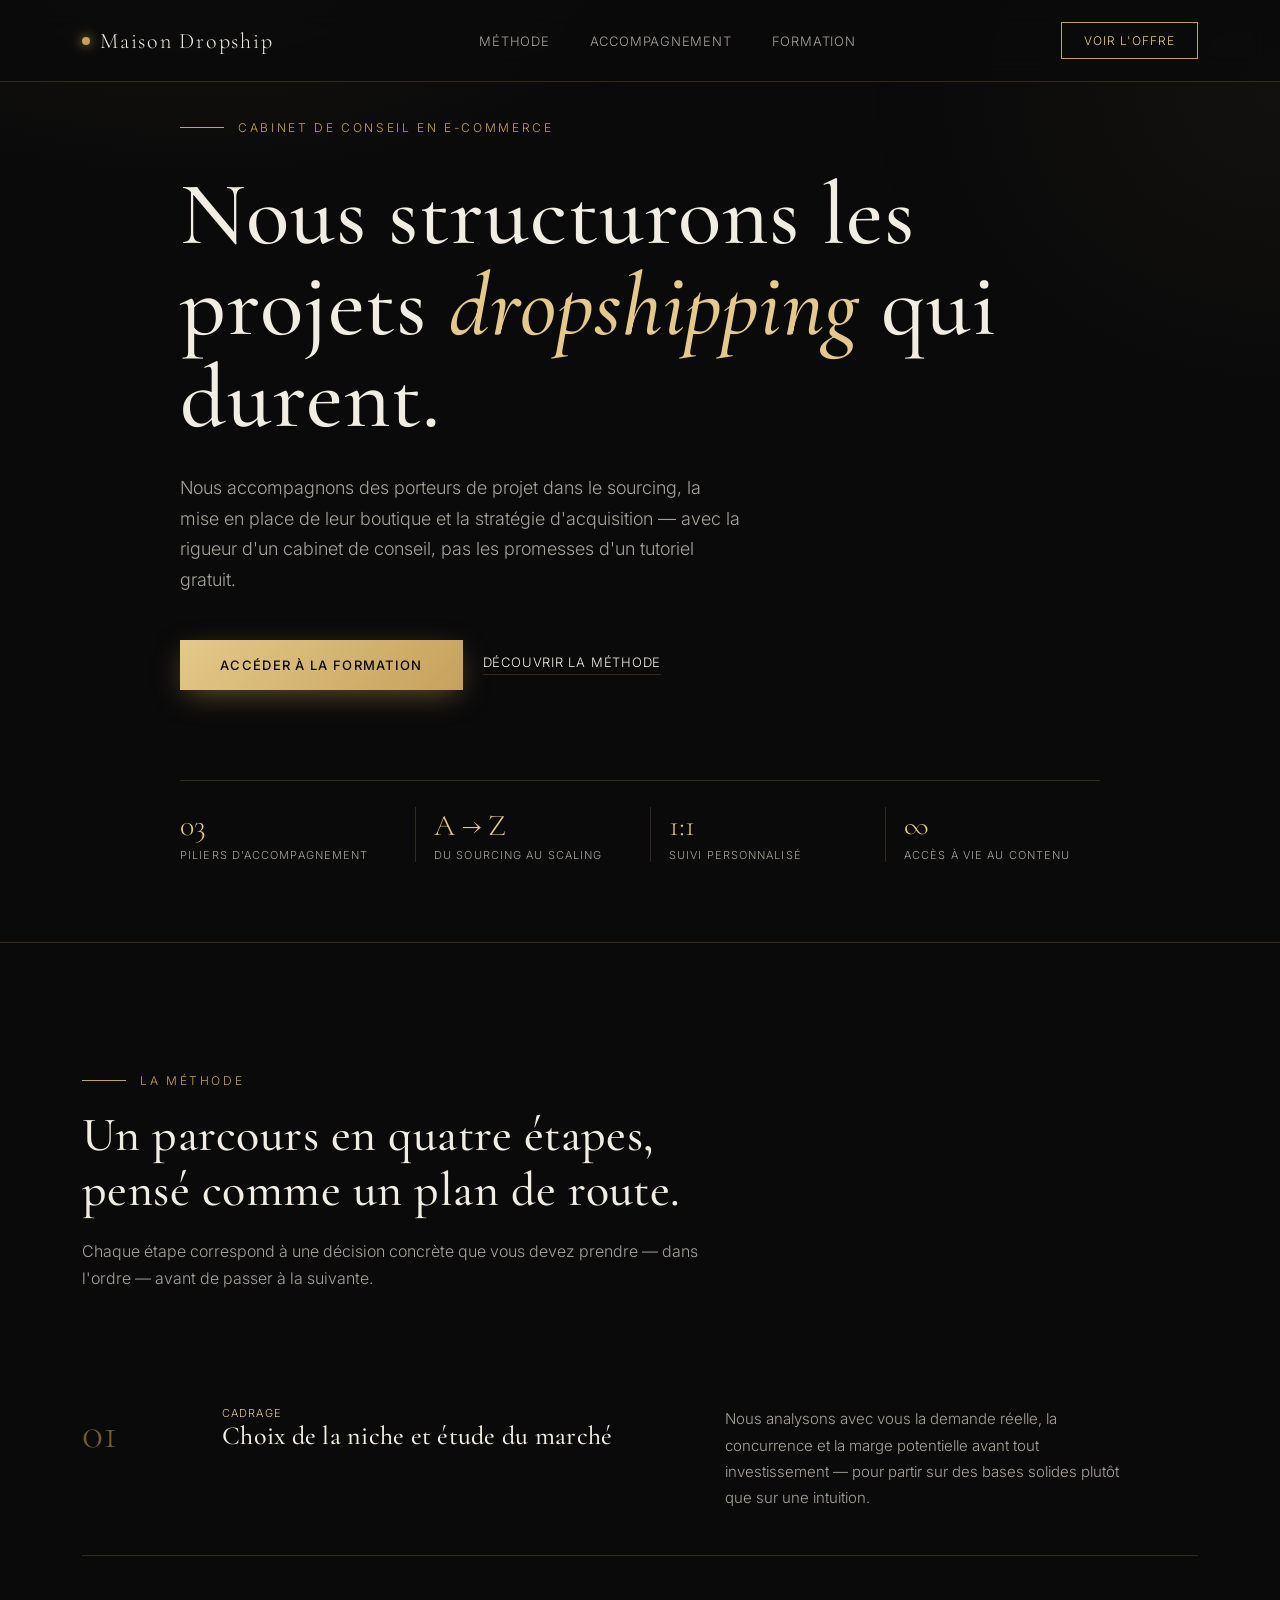
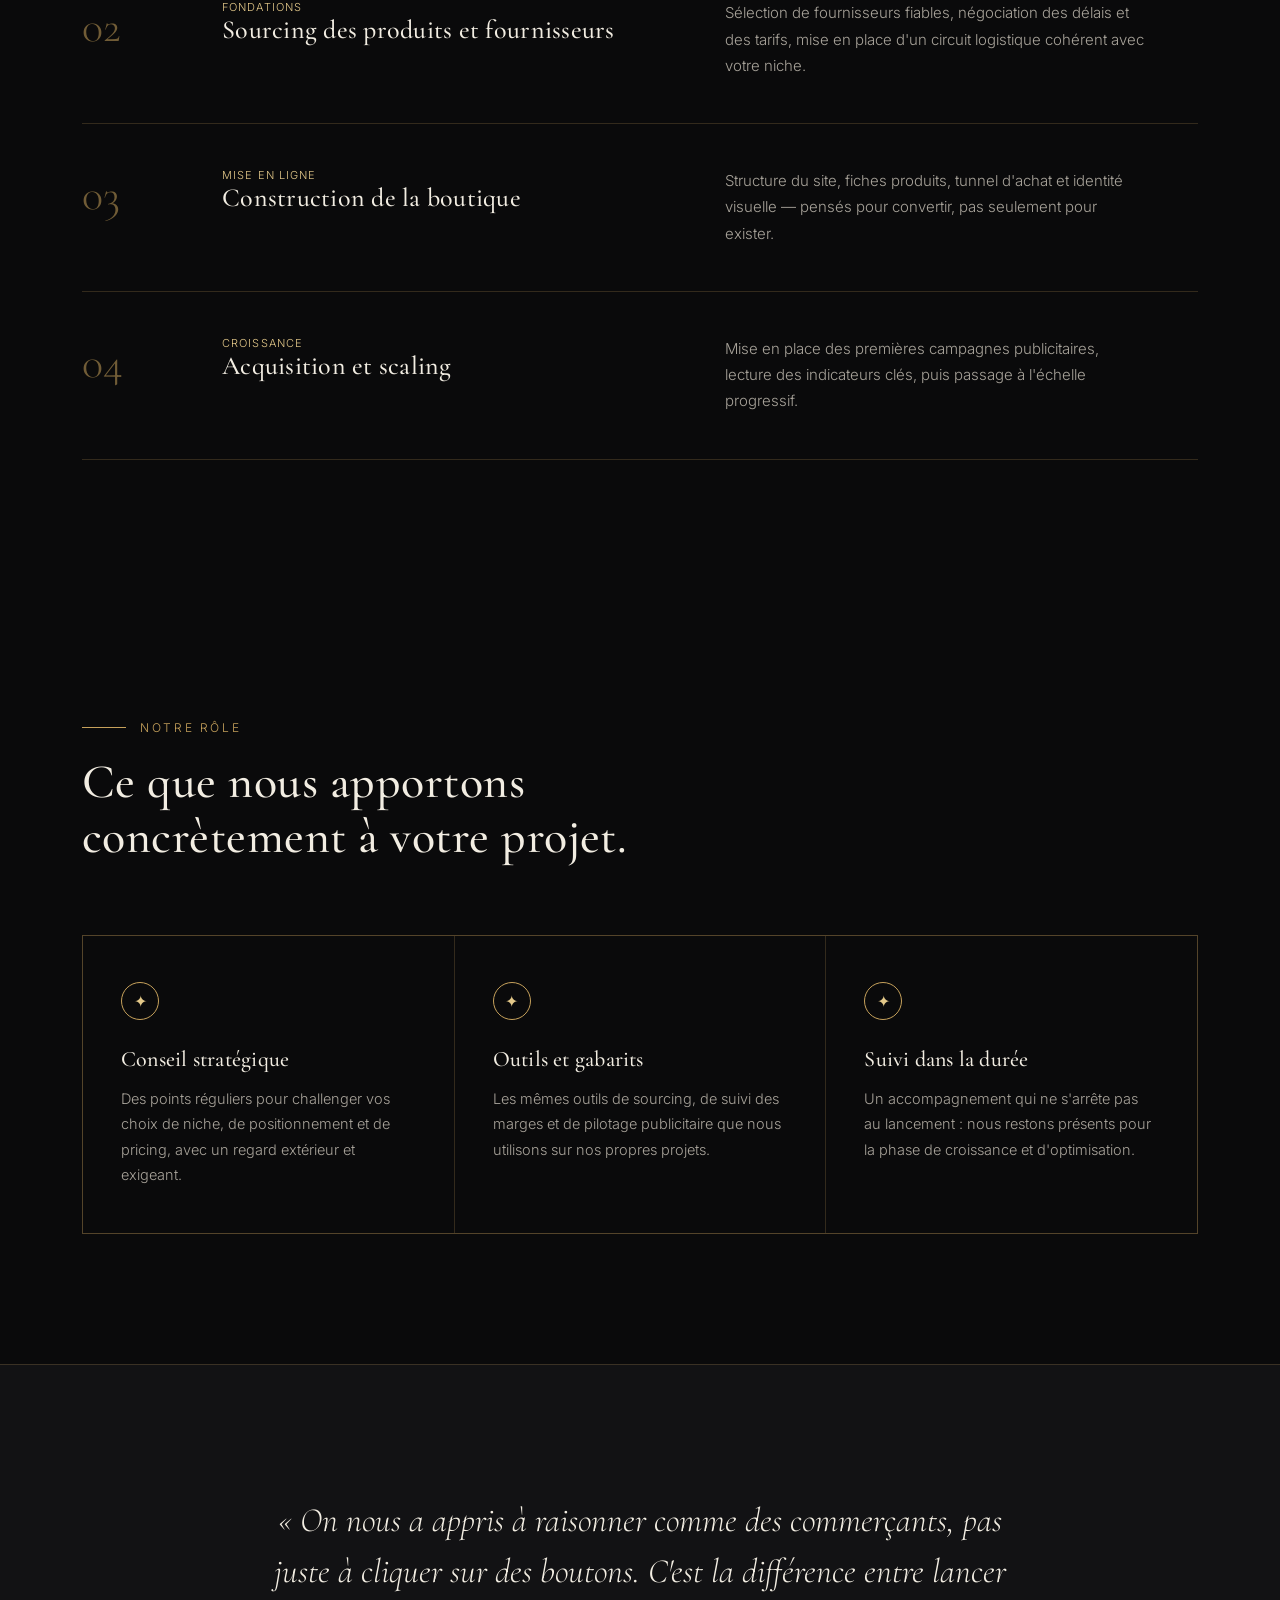
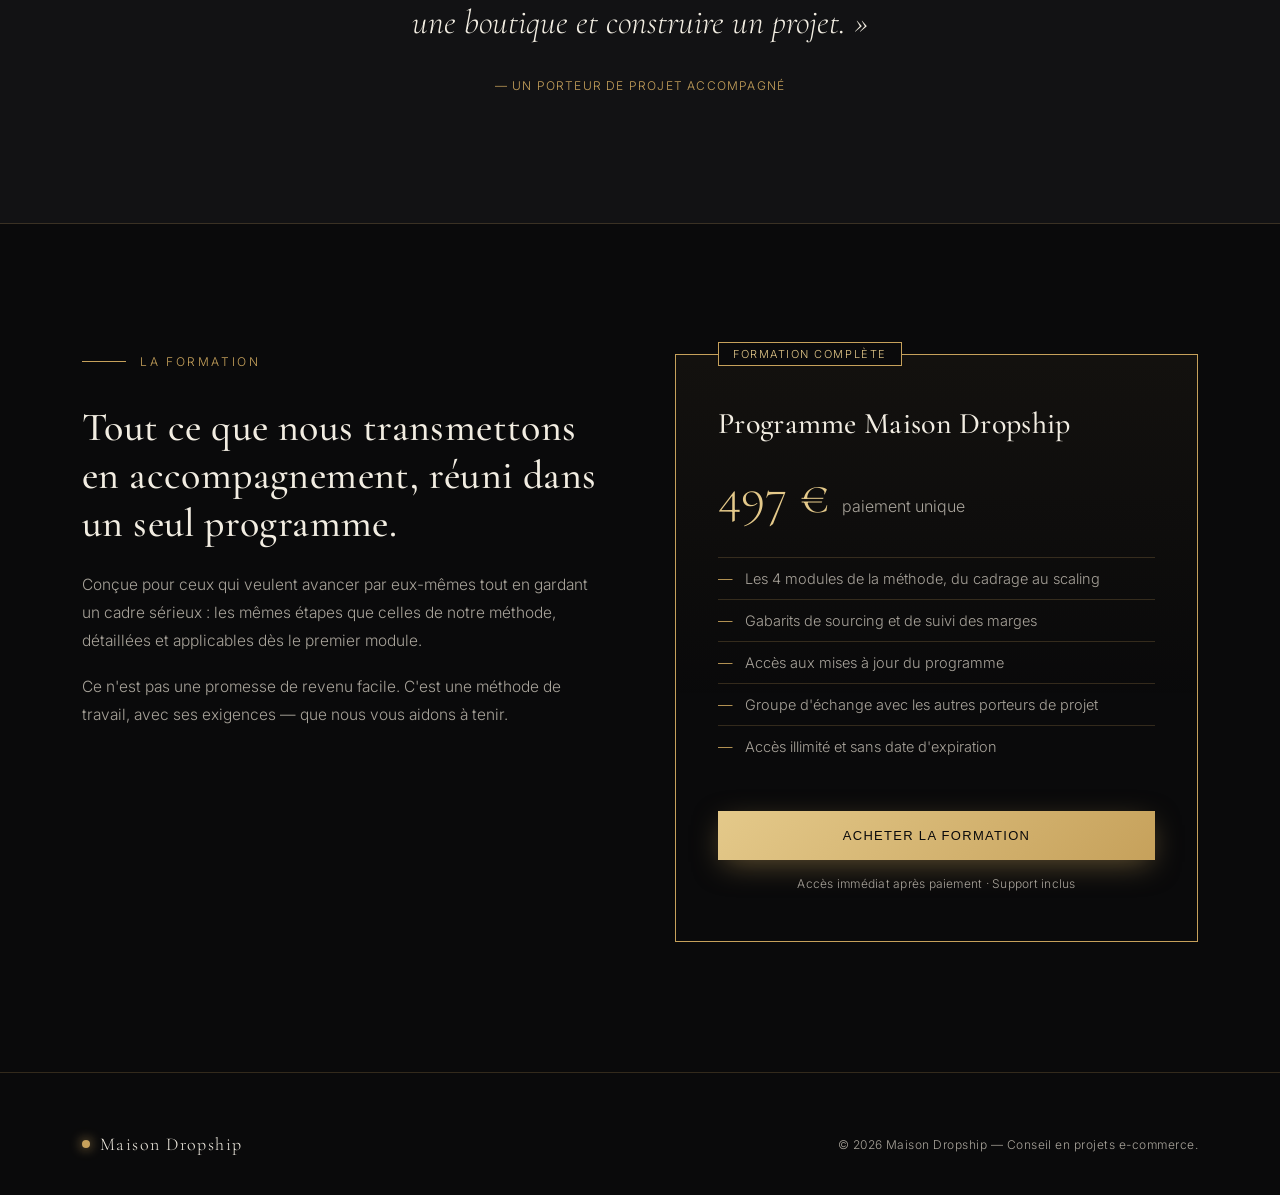
==== index.html @ e6f8a1e7 "Deploy Maison Dropship landing page" ====
<!DOCTYPE html>
<html lang="fr">
<head>
<meta charset="UTF-8">
<meta name="viewport" content="width=device-width, initial-scale=1.0">
<title>Maison Dropship — Cabinet de conseil en e-commerce</title>
<meta name="description" content="Structurez vos projets dropshipping avec la rigueur d'un cabinet de conseil. Sourcing, stratégie, scaling — accompagnement 1:1 et formation complète.">
<meta property="og:title" content="Maison Dropship — Cabinet de conseil en e-commerce">
<meta property="og:description" content="Accompagnement et formation pour lancer des projets dropshipping durables.">
<link rel="preconnect" href="https://fonts.googleapis.com">
<link href="https://fonts.googleapis.com/css2?family=Cormorant+Garamond:ital,wght@0,400;0,500;0,600;1,400&family=Inter:wght@300;400;500;600&display=swap" rel="stylesheet">
<style>
  :root{
    --noir: #0a0a0b;
    --noir-2: #121214;
    --noir-3: #1a1a1d;
    --or: #c6a15b;
    --or-clair: #e4c98a;
    --ivoire: #f2ede2;
    --ivoire-dim: #a8a39a;
    --ligne: rgba(198,161,91,0.22);
  }
  *{margin:0;padding:0;box-sizing:border-box;}
  html{scroll-behavior:smooth;}
  body{
    background:var(--noir);
    color:var(--ivoire);
    font-family:'Inter',sans-serif;
    font-weight:300;
    overflow-x:hidden;
  }
  h1,h2,h3,.display{
    font-family:'Cormorant Garamond', serif;
    font-weight:500;
    letter-spacing:0.01em;
  }
  a{color:inherit;text-decoration:none;}
  .wrap{max-width:1180px;margin:0 auto;padding:0 32px;}

  /* texture de fond */
  body::before{
    content:"";
    position:fixed;inset:0;
    background:
      radial-gradient(ellipse 900px 500px at 15% -10%, rgba(198,161,91,0.08), transparent 60%),
      radial-gradient(ellipse 700px 600px at 100% 10%, rgba(198,161,91,0.05), transparent 60%);
    pointer-events:none;
    z-index:0;
  }

  /* NAV */
  header{
    position:fixed;top:0;left:0;right:0;
    z-index:100;
    background:rgba(10,10,11,0.75);
    backdrop-filter:blur(14px);
    border-bottom:1px solid var(--ligne);
  }
  nav{
    display:flex;align-items:center;justify-content:space-between;
    padding:22px 32px;
    max-width:1180px;margin:0 auto;
  }
  .logo{
    font-family:'Cormorant Garamond', serif;
    font-size:22px;letter-spacing:0.08em;
    display:flex;align-items:center;gap:10px;
  }
  .logo .mark{
    width:8px;height:8px;border-radius:50%;
    background:var(--or);
    box-shadow:0 0 12px var(--or);
  }
  .nav-links{display:flex;gap:40px;font-size:13px;letter-spacing:0.06em;text-transform:uppercase;color:var(--ivoire-dim);}
  .nav-links a{transition:color .3s;}
  .nav-links a:hover{color:var(--or-clair);}
  .nav-cta{
    border:1px solid var(--or);
    color:var(--or-clair);
    padding:10px 22px;
    font-size:12px;
    letter-spacing:0.08em;
    text-transform:uppercase;
    transition:all .3s;
  }
  .nav-cta:hover{background:var(--or);color:var(--noir);}
  @media(max-width:860px){.nav-links{display:none;}}

  /* HERO */
  .hero{
    position:relative;
    min-height:100vh;
    display:flex;flex-direction:column;justify-content:center;
    padding-top:120px;padding-bottom:80px;
    z-index:1;
  }
  .eyebrow{
    display:flex;align-items:center;gap:14px;
    font-size:12px;letter-spacing:0.22em;text-transform:uppercase;
    color:var(--or);margin-bottom:34px;
    opacity:0;animation:rise 1s ease forwards;
  }
  .eyebrow .rule{width:44px;height:1px;background:var(--or);}
  .hero h1{
    font-size:clamp(42px,7vw,96px);
    line-height:1.02;
    max-width:920px;
    color:var(--ivoire);
    opacity:0;animation:rise 1s ease .15s forwards;
  }
  .hero h1 em{
    font-style:italic;
    color:var(--or-clair);
  }
  .hero p.lead{
    margin-top:30px;
    max-width:560px;
    font-size:18px;
    line-height:1.7;
    color:var(--ivoire-dim);
    opacity:0;animation:rise 1s ease .3s forwards;
  }
  .hero-actions{
    margin-top:44px;
    display:flex;gap:20px;flex-wrap:wrap;align-items:center;
    opacity:0;animation:rise 1s ease .45s forwards;
  }
  .btn-primary{
    background:linear-gradient(135deg,var(--or-clair),var(--or));
    color:var(--noir);
    padding:17px 40px;
    font-size:13px;letter-spacing:0.1em;text-transform:uppercase;
    font-weight:500;
    border:none;cursor:pointer;
    box-shadow:0 8px 30px -6px rgba(198,161,91,0.5);
    transition:transform .35s, box-shadow .35s;
  }
  .btn-primary:hover{transform:translateY(-2px);box-shadow:0 14px 40px -6px rgba(198,161,91,0.65);}
  .btn-ghost{
    color:var(--ivoire);
    font-size:13px;letter-spacing:0.06em;text-transform:uppercase;
    border-bottom:1px solid var(--ligne);
    padding-bottom:4px;
    transition:border-color .3s,color .3s;
  }
  .btn-ghost:hover{border-color:var(--or);color:var(--or-clair);}

  @keyframes rise{from{opacity:0;transform:translateY(18px);}to{opacity:1;transform:translateY(0);}}

  /* ligne de cargaison - signature element */
  .manifest{
    margin-top:90px;
    border-top:1px solid var(--ligne);
    padding-top:26px;
    display:grid;
    grid-template-columns:repeat(4,1fr);
    gap:20px;
    opacity:0;animation:rise 1s ease .6s forwards;
  }
  .manifest .col{border-left:1px solid var(--ligne);padding-left:18px;}
  .manifest .col:first-child{border-left:none;padding-left:0;}
  .manifest .num{font-family:'Cormorant Garamond',serif;font-size:30px;color:var(--or-clair);}
  .manifest .label{font-size:11px;letter-spacing:0.1em;text-transform:uppercase;color:var(--ivoire-dim);margin-top:4px;}
  @media(max-width:760px){.manifest{grid-template-columns:1fr 1fr;}}

  /* SECTION générique */
  section{position:relative;z-index:1;padding:130px 0;}
  .section-head{max-width:640px;margin-bottom:70px;}
  .section-head .eyebrow{margin-bottom:20px;}
  .section-head h2{font-size:clamp(30px,4vw,48px);line-height:1.15;color:var(--ivoire);}
  .section-head p{margin-top:20px;color:var(--ivoire-dim);font-size:16px;line-height:1.7;}

  /* PROCESSUS — vraie séquence, numérotation justifiée */
  .route{
    border-top:1px solid var(--ligne);
  }
  .step{
    display:grid;
    grid-template-columns:110px 1fr 1fr;
    gap:30px;
    padding:44px 0;
    border-bottom:1px solid var(--ligne);
    align-items:start;
  }
  .step .stepnum{
    font-family:'Cormorant Garamond',serif;
    font-size:44px;
    color:var(--or);
    opacity:0.55;
  }
  .step h3{font-size:26px;color:var(--ivoire);margin-bottom:12px;}
  .step p{color:var(--ivoire-dim);font-size:15px;line-height:1.75;max-width:420px;}
  .step .tag{font-size:11px;letter-spacing:0.1em;text-transform:uppercase;color:var(--or-clair);}
  @media(max-width:760px){.step{grid-template-columns:60px 1fr;}.step .stepnum{font-size:30px;}.step > div:last-child{grid-column:2;}}

  /* PILIERS */
  .piliers{
    display:grid;grid-template-columns:repeat(3,1fr);gap:1px;
    background:var(--ligne);
    border:1px solid var(--ligne);
  }
  .pilier{
    background:var(--noir);
    padding:46px 38px;
  }
  .pilier .icon{
    width:38px;height:38px;
    border:1px solid var(--or);
    border-radius:50%;
    display:flex;align-items:center;justify-content:center;
    color:var(--or-clair);font-size:16px;
    margin-bottom:26px;
  }
  .pilier h3{font-size:22px;color:var(--ivoire);margin-bottom:14px;}
  .pilier p{color:var(--ivoire-dim);font-size:14.5px;line-height:1.75;}
  @media(max-width:860px){.piliers{grid-template-columns:1fr;}}

  /* TEMOIGNAGE */
  .temoignage{
    background:var(--noir-2);
    border-top:1px solid var(--ligne);
    border-bottom:1px solid var(--ligne);
  }
  .quote{
    max-width:780px;margin:0 auto;text-align:center;
  }
  .quote p{
    font-family:'Cormorant Garamond',serif;
    font-style:italic;
    font-size:clamp(24px,3vw,34px);
    line-height:1.5;
    color:var(--ivoire);
  }
  .quote .who{
    margin-top:30px;
    font-size:12px;letter-spacing:0.1em;text-transform:uppercase;color:var(--or);
  }

  /* OFFRE / ACHAT */
  .offre{
    display:grid;grid-template-columns:1fr 1fr;gap:70px;align-items:start;
  }
  .offre-card{
    border:1px solid var(--or);
    padding:50px 42px;
    position:relative;
    background:linear-gradient(180deg, rgba(198,161,91,0.05), transparent 60%);
  }
  .offre-card .badge{
    position:absolute;top:-13px;left:42px;
    background:var(--noir);
    padding:4px 14px;
    font-size:11px;letter-spacing:0.14em;text-transform:uppercase;color:var(--or-clair);
    border:1px solid var(--or);
  }
  .offre-card h3{font-size:30px;color:var(--ivoire);margin-bottom:8px;}
  .offre-card .prix{
    font-family:'Cormorant Garamond',serif;
    font-size:52px;color:var(--or-clair);
    margin:22px 0 6px;
  }
  .offre-card .prix span{font-size:16px;color:var(--ivoire-dim);font-family:'Inter',sans-serif;}
  .offre-card ul{margin:30px 0;list-style:none;}
  .offre-card li{
    padding:12px 0;
    border-top:1px solid var(--ligne);
    font-size:14.5px;color:var(--ivoire-dim);
    display:flex;gap:12px;
  }
  .offre-card li:before{content:"—";color:var(--or);}
  .offre-card .btn-primary{width:100%;text-align:center;margin-top:14px;}
  .offre-note{font-size:12px;color:var(--ivoire-dim);text-align:center;margin-top:16px;letter-spacing:0.02em;}

  .offre-side h2{font-size:clamp(28px,3.6vw,40px);color:var(--ivoire);line-height:1.2;margin-bottom:24px;}
  .offre-side p{color:var(--ivoire-dim);font-size:15.5px;line-height:1.8;margin-bottom:18px;}
  @media(max-width:900px){.offre{grid-template-columns:1fr;}}

  /* FOOTER */
  footer{
    border-top:1px solid var(--ligne);
    padding:60px 0 40px;
    z-index:1;position:relative;
  }
  .foot-row{display:flex;justify-content:space-between;align-items:center;flex-wrap:wrap;gap:20px;}
  footer .logo{font-size:18px;}
  footer .copy{font-size:12px;color:var(--ivoire-dim);letter-spacing:0.04em;}

  /* focus visible */
  a:focus-visible, button:focus-visible{outline:2px solid var(--or-clair);outline-offset:3px;}

  @media (prefers-reduced-motion: reduce){
    *{animation-duration:0.01ms !important;transition-duration:0.01ms !important;}
  }
</style>
</head>
<body>

<header>
  <nav>
    <div class="logo"><span class="mark"></span>Maison&nbsp;Dropship</div>
    <div class="nav-links">
      <a href="#methode">Méthode</a>
      <a href="#piliers">Accompagnement</a>
      <a href="#formation">Formation</a>
    </div>
    <a href="#formation" class="nav-cta">Voir l'offre</a>
  </nav>
</header>

<section class="hero">
  <div class="wrap">
    <div class="eyebrow"><span class="rule"></span>Cabinet de conseil en e-commerce</div>
    <h1>Nous structurons les projets <em>dropshipping</em> qui durent.</h1>
    <p class="lead">Nous accompagnons des porteurs de projet dans le sourcing, la mise en place de leur boutique et la stratégie d'acquisition — avec la rigueur d'un cabinet de conseil, pas les promesses d'un tutoriel gratuit.</p>
    <div class="hero-actions">
      <a href="#formation" class="btn-primary">Accéder à la formation</a>
      <a href="#methode" class="btn-ghost">Découvrir la méthode</a>
    </div>

    <div class="manifest">
      <div class="col">
        <div class="num">03</div>
        <div class="label">Piliers d'accompagnement</div>
      </div>
      <div class="col">
        <div class="num">A → Z</div>
        <div class="label">Du sourcing au scaling</div>
      </div>
      <div class="col">
        <div class="num">1:1</div>
        <div class="label">Suivi personnalisé</div>
      </div>
      <div class="col">
        <div class="num">∞</div>
        <div class="label">Accès à vie au contenu</div>
      </div>
    </div>
  </div>
</section>

<section id="methode" class="route">
  <div class="wrap">
    <div class="section-head">
      <div class="eyebrow"><span class="rule"></span>La méthode</div>
      <h2>Un parcours en quatre étapes, pensé comme un plan de route.</h2>
      <p>Chaque étape correspond à une décision concrète que vous devez prendre — dans l'ordre — avant de passer à la suivante.</p>
    </div>

    <div class="step">
      <div class="stepnum">01</div>
      <div>
        <div class="tag">Cadrage</div>
        <h3>Choix de la niche et étude du marché</h3>
      </div>
      <p>Nous analysons avec vous la demande réelle, la concurrence et la marge potentielle avant tout investissement — pour partir sur des bases solides plutôt que sur une intuition.</p>
    </div>

    <div class="step">
      <div class="stepnum">02</div>
      <div>
        <div class="tag">Fondations</div>
        <h3>Sourcing des produits et fournisseurs</h3>
      </div>
      <p>Sélection de fournisseurs fiables, négociation des délais et des tarifs, mise en place d'un circuit logistique cohérent avec votre niche.</p>
    </div>

    <div class="step">
      <div class="stepnum">03</div>
      <div>
        <div class="tag">Mise en ligne</div>
        <h3>Construction de la boutique</h3>
      </div>
      <p>Structure du site, fiches produits, tunnel d'achat et identité visuelle — pensés pour convertir, pas seulement pour exister.</p>
    </div>

    <div class="step">
      <div class="stepnum">04</div>
      <div>
        <div class="tag">Croissance</div>
        <h3>Acquisition et scaling</h3>
      </div>
      <p>Mise en place des premières campagnes publicitaires, lecture des indicateurs clés, puis passage à l'échelle progressif.</p>
    </div>
  </div>
</section>

<section id="piliers">
  <div class="wrap">
    <div class="section-head">
      <div class="eyebrow"><span class="rule"></span>Notre rôle</div>
      <h2>Ce que nous apportons concrètement à votre projet.</h2>
    </div>
  </div>
  <div class="wrap">
    <div class="piliers">
      <div class="pilier">
        <div class="icon">✦</div>
        <h3>Conseil stratégique</h3>
        <p>Des points réguliers pour challenger vos choix de niche, de positionnement et de pricing, avec un regard extérieur et exigeant.</p>
      </div>
      <div class="pilier">
        <div class="icon">✦</div>
        <h3>Outils et gabarits</h3>
        <p>Les mêmes outils de sourcing, de suivi des marges et de pilotage publicitaire que nous utilisons sur nos propres projets.</p>
      </div>
      <div class="pilier">
        <div class="icon">✦</div>
        <h3>Suivi dans la durée</h3>
        <p>Un accompagnement qui ne s'arrête pas au lancement : nous restons présents pour la phase de croissance et d'optimisation.</p>
      </div>
    </div>
  </div>
</section>

<section class="temoignage">
  <div class="wrap">
    <div class="quote">
      <p>« On nous a appris à raisonner comme des commerçants, pas juste à cliquer sur des boutons. C'est la différence entre lancer une boutique et construire un projet. »</p>
      <div class="who">— Un porteur de projet accompagné</div>
    </div>
  </div>
</section>

<section id="formation">
  <div class="wrap">
    <div class="offre">
      <div class="offre-side">
        <div class="eyebrow"><span class="rule"></span>La formation</div>
        <h2>Tout ce que nous transmettons en accompagnement, réuni dans un seul programme.</h2>
        <p>Conçue pour ceux qui veulent avancer par eux-mêmes tout en gardant un cadre sérieux : les mêmes étapes que celles de notre méthode, détaillées et applicables dès le premier module.</p>
        <p>Ce n'est pas une promesse de revenu facile. C'est une méthode de travail, avec ses exigences — que nous vous aidons à tenir.</p>
      </div>

      <div class="offre-card">
        <div class="badge">Formation complète</div>
        <h3>Programme Maison Dropship</h3>
        <div class="prix">497&nbsp;€ <span>paiement unique</span></div>
        <ul>
          <li>Les 4 modules de la méthode, du cadrage au scaling</li>
          <li>Gabarits de sourcing et de suivi des marges</li>
          <li>Accès aux mises à jour du programme</li>
          <li>Groupe d'échange avec les autres porteurs de projet</li>
          <li>Accès illimité et sans date d'expiration</li>
        </ul>
        <button class="btn-primary" onclick="alert('Redirection vers le paiement — à connecter à votre solution de paiement.')">Acheter la formation</button>
        <div class="offre-note">Accès immédiat après paiement · Support inclus</div>
      </div>
    </div>
  </div>
</section>

<footer>
  <div class="wrap foot-row">
    <div class="logo"><span class="mark"></span>Maison&nbsp;Dropship</div>
    <div class="copy">© 2026 Maison Dropship — Conseil en projets e-commerce.</div>
  </div>
</footer>

</body>
</html>
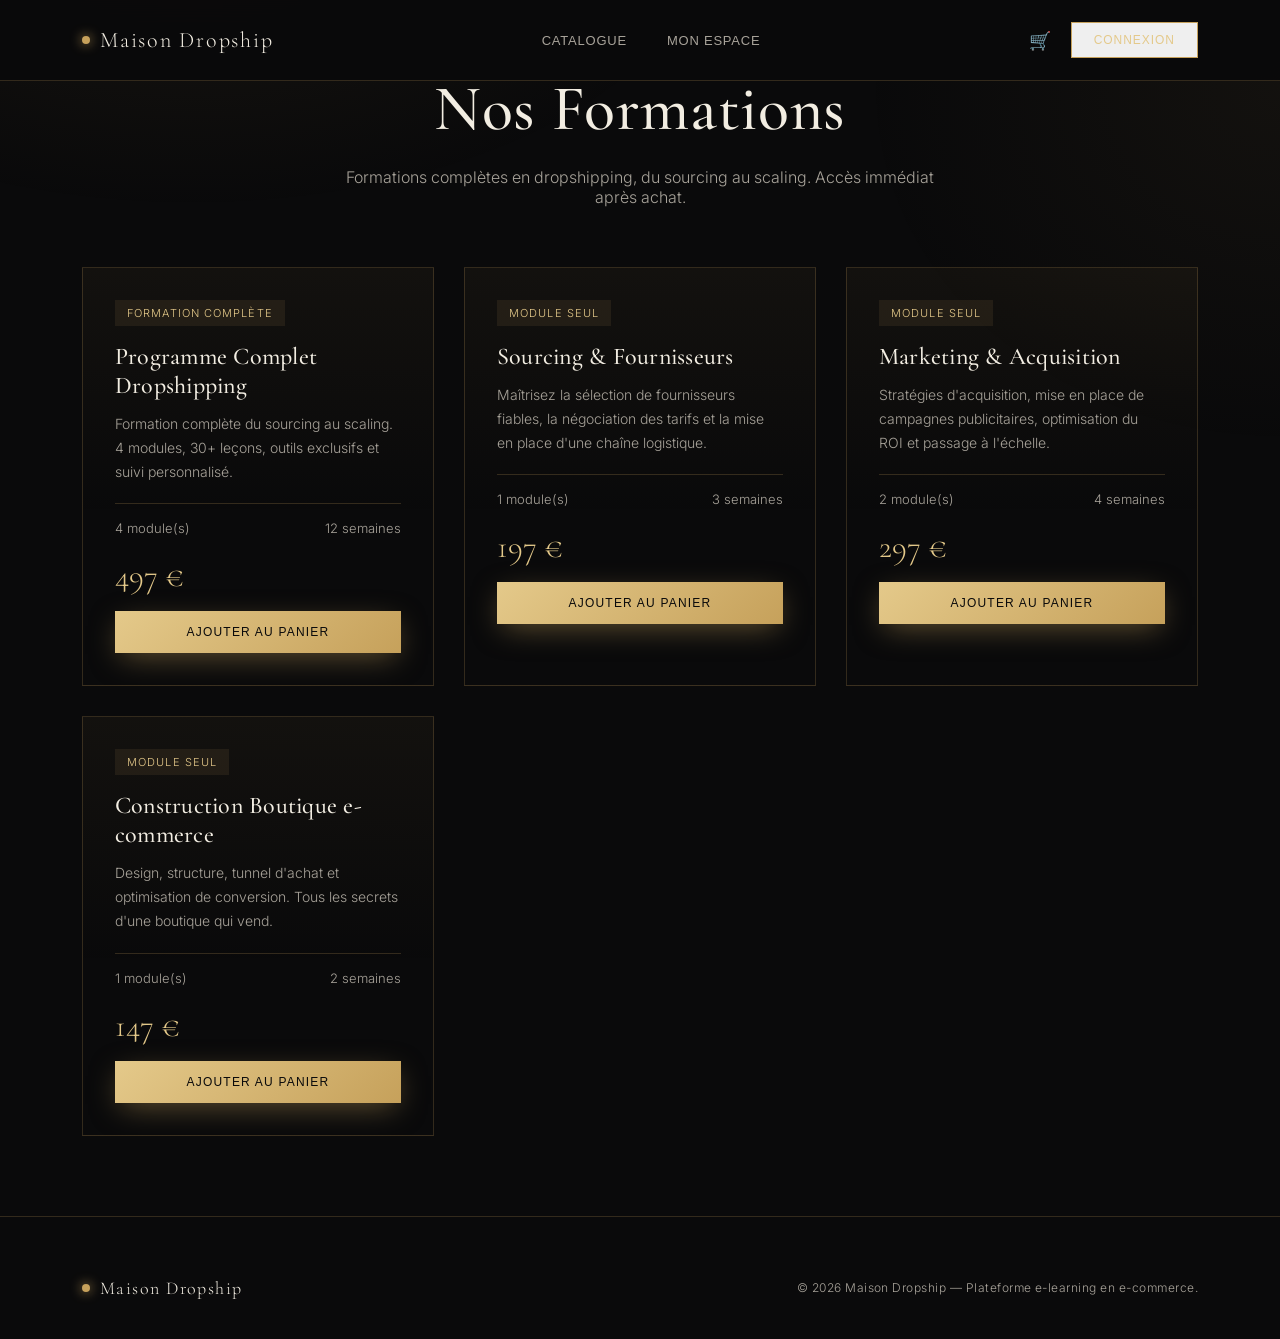
==== commit 9cd19c37: "Rename ecommerce to index as default page for PWA" ====
--- a/index.html
+++ b/index.html
@@ -3,14 +3,15 @@
 <head>
 <meta charset="UTF-8">
 <meta name="viewport" content="width=device-width, initial-scale=1.0">
-<title>Maison Dropship — Cabinet de conseil en e-commerce</title>
-<meta name="description" content="Structurez vos projets dropshipping avec la rigueur d'un cabinet de conseil. Sourcing, stratégie, scaling — accompagnement 1:1 et formation complète.">
-<meta property="og:title" content="Maison Dropship — Cabinet de conseil en e-commerce">
-<meta property="og:description" content="Accompagnement et formation pour lancer des projets dropshipping durables.">
+<meta name="theme-color" content="#c6a15b">
+<meta name="description" content="Plateforme e-commerce de formations en dropshipping. Accès immédiat aux cours, outils et accompagnement.">
+<link rel="manifest" href="/manifest.json">
+<link rel="icon" type="image/svg+xml" href="data:image/svg+xml,<svg xmlns='http://www.w3.org/2000/svg' viewBox='0 0 192 192'><rect fill='%230a0a0b' width='192' height='192'/><circle cx='96' cy='96' r='80' fill='%23c6a15b'/><text x='96' y='110' font-size='60' font-weight='bold' fill='%230a0a0b' text-anchor='middle' font-family='serif'>MD</text></svg>">
+<title>Maison Dropship — Plateforme E-learning</title>
 <link rel="preconnect" href="https://fonts.googleapis.com">
 <link href="https://fonts.googleapis.com/css2?family=Cormorant+Garamond:ital,wght@0,400;0,500;0,600;1,400&family=Inter:wght@300;400;500;600&display=swap" rel="stylesheet">
 <style>
-  :root{
+  :root {
     --noir: #0a0a0b;
     --noir-2: #121214;
     --noir-3: #1a1a1d;
@@ -20,276 +21,651 @@
     --ivoire-dim: #a8a39a;
     --ligne: rgba(198,161,91,0.22);
   }
-  *{margin:0;padding:0;box-sizing:border-box;}
-  html{scroll-behavior:smooth;}
-  body{
-    background:var(--noir);
-    color:var(--ivoire);
-    font-family:'Inter',sans-serif;
-    font-weight:300;
-    overflow-x:hidden;
-  }
-  h1,h2,h3,.display{
-    font-family:'Cormorant Garamond', serif;
-    font-weight:500;
-    letter-spacing:0.01em;
-  }
-  a{color:inherit;text-decoration:none;}
-  .wrap{max-width:1180px;margin:0 auto;padding:0 32px;}
-
-  /* texture de fond */
-  body::before{
-    content:"";
-    position:fixed;inset:0;
+
+  * {
+    margin: 0;
+    padding: 0;
+    box-sizing: border-box;
+  }
+
+  html {
+    scroll-behavior: smooth;
+  }
+
+  body {
+    background: var(--noir);
+    color: var(--ivoire);
+    font-family: 'Inter', sans-serif;
+    font-weight: 300;
+    overflow-x: hidden;
+  }
+
+  h1, h2, h3, .display {
+    font-family: 'Cormorant Garamond', serif;
+    font-weight: 500;
+    letter-spacing: 0.01em;
+  }
+
+  a {
+    color: inherit;
+    text-decoration: none;
+  }
+
+  .wrap {
+    max-width: 1180px;
+    margin: 0 auto;
+    padding: 0 32px;
+  }
+
+  body::before {
+    content: "";
+    position: fixed;
+    inset: 0;
     background:
       radial-gradient(ellipse 900px 500px at 15% -10%, rgba(198,161,91,0.08), transparent 60%),
       radial-gradient(ellipse 700px 600px at 100% 10%, rgba(198,161,91,0.05), transparent 60%);
-    pointer-events:none;
-    z-index:0;
-  }
-
-  /* NAV */
-  header{
-    position:fixed;top:0;left:0;right:0;
-    z-index:100;
-    background:rgba(10,10,11,0.75);
-    backdrop-filter:blur(14px);
-    border-bottom:1px solid var(--ligne);
-  }
-  nav{
-    display:flex;align-items:center;justify-content:space-between;
-    padding:22px 32px;
-    max-width:1180px;margin:0 auto;
-  }
-  .logo{
-    font-family:'Cormorant Garamond', serif;
-    font-size:22px;letter-spacing:0.08em;
-    display:flex;align-items:center;gap:10px;
-  }
-  .logo .mark{
-    width:8px;height:8px;border-radius:50%;
-    background:var(--or);
-    box-shadow:0 0 12px var(--or);
-  }
-  .nav-links{display:flex;gap:40px;font-size:13px;letter-spacing:0.06em;text-transform:uppercase;color:var(--ivoire-dim);}
-  .nav-links a{transition:color .3s;}
-  .nav-links a:hover{color:var(--or-clair);}
-  .nav-cta{
-    border:1px solid var(--or);
-    color:var(--or-clair);
-    padding:10px 22px;
-    font-size:12px;
-    letter-spacing:0.08em;
-    text-transform:uppercase;
-    transition:all .3s;
-  }
-  .nav-cta:hover{background:var(--or);color:var(--noir);}
-  @media(max-width:860px){.nav-links{display:none;}}
-
-  /* HERO */
-  .hero{
-    position:relative;
-    min-height:100vh;
-    display:flex;flex-direction:column;justify-content:center;
-    padding-top:120px;padding-bottom:80px;
-    z-index:1;
-  }
-  .eyebrow{
-    display:flex;align-items:center;gap:14px;
-    font-size:12px;letter-spacing:0.22em;text-transform:uppercase;
-    color:var(--or);margin-bottom:34px;
-    opacity:0;animation:rise 1s ease forwards;
-  }
-  .eyebrow .rule{width:44px;height:1px;background:var(--or);}
-  .hero h1{
-    font-size:clamp(42px,7vw,96px);
-    line-height:1.02;
-    max-width:920px;
-    color:var(--ivoire);
-    opacity:0;animation:rise 1s ease .15s forwards;
-  }
-  .hero h1 em{
-    font-style:italic;
-    color:var(--or-clair);
-  }
-  .hero p.lead{
-    margin-top:30px;
-    max-width:560px;
-    font-size:18px;
-    line-height:1.7;
-    color:var(--ivoire-dim);
-    opacity:0;animation:rise 1s ease .3s forwards;
-  }
-  .hero-actions{
-    margin-top:44px;
-    display:flex;gap:20px;flex-wrap:wrap;align-items:center;
-    opacity:0;animation:rise 1s ease .45s forwards;
-  }
-  .btn-primary{
-    background:linear-gradient(135deg,var(--or-clair),var(--or));
-    color:var(--noir);
-    padding:17px 40px;
-    font-size:13px;letter-spacing:0.1em;text-transform:uppercase;
-    font-weight:500;
-    border:none;cursor:pointer;
-    box-shadow:0 8px 30px -6px rgba(198,161,91,0.5);
-    transition:transform .35s, box-shadow .35s;
-  }
-  .btn-primary:hover{transform:translateY(-2px);box-shadow:0 14px 40px -6px rgba(198,161,91,0.65);}
-  .btn-ghost{
-    color:var(--ivoire);
-    font-size:13px;letter-spacing:0.06em;text-transform:uppercase;
-    border-bottom:1px solid var(--ligne);
-    padding-bottom:4px;
-    transition:border-color .3s,color .3s;
-  }
-  .btn-ghost:hover{border-color:var(--or);color:var(--or-clair);}
-
-  @keyframes rise{from{opacity:0;transform:translateY(18px);}to{opacity:1;transform:translateY(0);}}
-
-  /* ligne de cargaison - signature element */
-  .manifest{
-    margin-top:90px;
-    border-top:1px solid var(--ligne);
-    padding-top:26px;
-    display:grid;
-    grid-template-columns:repeat(4,1fr);
-    gap:20px;
-    opacity:0;animation:rise 1s ease .6s forwards;
-  }
-  .manifest .col{border-left:1px solid var(--ligne);padding-left:18px;}
-  .manifest .col:first-child{border-left:none;padding-left:0;}
-  .manifest .num{font-family:'Cormorant Garamond',serif;font-size:30px;color:var(--or-clair);}
-  .manifest .label{font-size:11px;letter-spacing:0.1em;text-transform:uppercase;color:var(--ivoire-dim);margin-top:4px;}
-  @media(max-width:760px){.manifest{grid-template-columns:1fr 1fr;}}
-
-  /* SECTION générique */
-  section{position:relative;z-index:1;padding:130px 0;}
-  .section-head{max-width:640px;margin-bottom:70px;}
-  .section-head .eyebrow{margin-bottom:20px;}
-  .section-head h2{font-size:clamp(30px,4vw,48px);line-height:1.15;color:var(--ivoire);}
-  .section-head p{margin-top:20px;color:var(--ivoire-dim);font-size:16px;line-height:1.7;}
-
-  /* PROCESSUS — vraie séquence, numérotation justifiée */
-  .route{
-    border-top:1px solid var(--ligne);
-  }
-  .step{
-    display:grid;
-    grid-template-columns:110px 1fr 1fr;
-    gap:30px;
-    padding:44px 0;
-    border-bottom:1px solid var(--ligne);
-    align-items:start;
-  }
-  .step .stepnum{
-    font-family:'Cormorant Garamond',serif;
-    font-size:44px;
-    color:var(--or);
-    opacity:0.55;
-  }
-  .step h3{font-size:26px;color:var(--ivoire);margin-bottom:12px;}
-  .step p{color:var(--ivoire-dim);font-size:15px;line-height:1.75;max-width:420px;}
-  .step .tag{font-size:11px;letter-spacing:0.1em;text-transform:uppercase;color:var(--or-clair);}
-  @media(max-width:760px){.step{grid-template-columns:60px 1fr;}.step .stepnum{font-size:30px;}.step > div:last-child{grid-column:2;}}
-
-  /* PILIERS */
-  .piliers{
-    display:grid;grid-template-columns:repeat(3,1fr);gap:1px;
-    background:var(--ligne);
-    border:1px solid var(--ligne);
-  }
-  .pilier{
-    background:var(--noir);
-    padding:46px 38px;
-  }
-  .pilier .icon{
-    width:38px;height:38px;
-    border:1px solid var(--or);
-    border-radius:50%;
-    display:flex;align-items:center;justify-content:center;
-    color:var(--or-clair);font-size:16px;
-    margin-bottom:26px;
-  }
-  .pilier h3{font-size:22px;color:var(--ivoire);margin-bottom:14px;}
-  .pilier p{color:var(--ivoire-dim);font-size:14.5px;line-height:1.75;}
-  @media(max-width:860px){.piliers{grid-template-columns:1fr;}}
-
-  /* TEMOIGNAGE */
-  .temoignage{
-    background:var(--noir-2);
-    border-top:1px solid var(--ligne);
-    border-bottom:1px solid var(--ligne);
-  }
-  .quote{
-    max-width:780px;margin:0 auto;text-align:center;
-  }
-  .quote p{
-    font-family:'Cormorant Garamond',serif;
-    font-style:italic;
-    font-size:clamp(24px,3vw,34px);
-    line-height:1.5;
-    color:var(--ivoire);
-  }
-  .quote .who{
-    margin-top:30px;
-    font-size:12px;letter-spacing:0.1em;text-transform:uppercase;color:var(--or);
-  }
-
-  /* OFFRE / ACHAT */
-  .offre{
-    display:grid;grid-template-columns:1fr 1fr;gap:70px;align-items:start;
-  }
-  .offre-card{
-    border:1px solid var(--or);
-    padding:50px 42px;
-    position:relative;
-    background:linear-gradient(180deg, rgba(198,161,91,0.05), transparent 60%);
-  }
-  .offre-card .badge{
-    position:absolute;top:-13px;left:42px;
-    background:var(--noir);
-    padding:4px 14px;
-    font-size:11px;letter-spacing:0.14em;text-transform:uppercase;color:var(--or-clair);
-    border:1px solid var(--or);
-  }
-  .offre-card h3{font-size:30px;color:var(--ivoire);margin-bottom:8px;}
-  .offre-card .prix{
-    font-family:'Cormorant Garamond',serif;
-    font-size:52px;color:var(--or-clair);
-    margin:22px 0 6px;
-  }
-  .offre-card .prix span{font-size:16px;color:var(--ivoire-dim);font-family:'Inter',sans-serif;}
-  .offre-card ul{margin:30px 0;list-style:none;}
-  .offre-card li{
-    padding:12px 0;
-    border-top:1px solid var(--ligne);
-    font-size:14.5px;color:var(--ivoire-dim);
-    display:flex;gap:12px;
-  }
-  .offre-card li:before{content:"—";color:var(--or);}
-  .offre-card .btn-primary{width:100%;text-align:center;margin-top:14px;}
-  .offre-note{font-size:12px;color:var(--ivoire-dim);text-align:center;margin-top:16px;letter-spacing:0.02em;}
-
-  .offre-side h2{font-size:clamp(28px,3.6vw,40px);color:var(--ivoire);line-height:1.2;margin-bottom:24px;}
-  .offre-side p{color:var(--ivoire-dim);font-size:15.5px;line-height:1.8;margin-bottom:18px;}
-  @media(max-width:900px){.offre{grid-template-columns:1fr;}}
+    pointer-events: none;
+    z-index: 0;
+  }
+
+  /* HEADER */
+  header {
+    position: fixed;
+    top: 0;
+    left: 0;
+    right: 0;
+    z-index: 100;
+    background: rgba(10,10,11,0.95);
+    backdrop-filter: blur(14px);
+    border-bottom: 1px solid var(--ligne);
+  }
+
+  nav {
+    display: flex;
+    align-items: center;
+    justify-content: space-between;
+    padding: 22px 32px;
+    max-width: 1180px;
+    margin: 0 auto;
+  }
+
+  .logo {
+    font-family: 'Cormorant Garamond', serif;
+    font-size: 22px;
+    letter-spacing: 0.08em;
+    display: flex;
+    align-items: center;
+    gap: 10px;
+    cursor: pointer;
+  }
+
+  .logo .mark {
+    width: 8px;
+    height: 8px;
+    border-radius: 50%;
+    background: var(--or);
+    box-shadow: 0 0 12px var(--or);
+  }
+
+  .nav-center {
+    display: flex;
+    gap: 40px;
+    font-size: 13px;
+    letter-spacing: 0.06em;
+    text-transform: uppercase;
+    color: var(--ivoire-dim);
+  }
+
+  .nav-center button {
+    background: none;
+    border: none;
+    color: inherit;
+    cursor: pointer;
+    transition: color 0.3s;
+    font-size: 13px;
+    letter-spacing: 0.06em;
+    text-transform: uppercase;
+  }
+
+  .nav-center button:hover {
+    color: var(--or-clair);
+  }
+
+  .nav-right {
+    display: flex;
+    gap: 20px;
+    align-items: center;
+  }
+
+  .cart-icon {
+    position: relative;
+    cursor: pointer;
+    font-size: 18px;
+  }
+
+  .cart-count {
+    position: absolute;
+    top: -8px;
+    right: -10px;
+    background: var(--or);
+    color: var(--noir);
+    font-size: 10px;
+    width: 18px;
+    height: 18px;
+    border-radius: 50%;
+    display: flex;
+    align-items: center;
+    justify-content: center;
+    font-weight: 600;
+  }
+
+  .nav-cta {
+    border: 1px solid var(--or);
+    color: var(--or-clair);
+    padding: 10px 22px;
+    font-size: 12px;
+    letter-spacing: 0.08em;
+    text-transform: uppercase;
+    transition: all 0.3s;
+    cursor: pointer;
+  }
+
+  .nav-cta:hover {
+    background: var(--or);
+    color: var(--noir);
+  }
+
+  /* MAIN CONTENT */
+  main {
+    position: relative;
+    z-index: 1;
+    margin-top: 70px;
+  }
+
+  .page {
+    display: none;
+  }
+
+  .page.active {
+    display: block;
+  }
+
+  /* CATALOGUE */
+  .catalogue {
+    padding: 80px 0;
+  }
+
+  .catalogue-head {
+    margin-bottom: 60px;
+    text-align: center;
+  }
+
+  .catalogue-head h1 {
+    font-size: clamp(36px, 5vw, 64px);
+    margin-bottom: 20px;
+    color: var(--ivoire);
+  }
+
+  .catalogue-head p {
+    font-size: 16px;
+    color: var(--ivoire-dim);
+    max-width: 600px;
+    margin: 0 auto;
+  }
+
+  .courses-grid {
+    display: grid;
+    grid-template-columns: repeat(auto-fit, minmax(320px, 1fr));
+    gap: 30px;
+    margin-bottom: 60px;
+  }
+
+  .course-card {
+    border: 1px solid var(--ligne);
+    background: linear-gradient(180deg, rgba(198,161,91,0.05), transparent 60%);
+    padding: 32px;
+    transition: all 0.35s;
+    cursor: pointer;
+    position: relative;
+    overflow: hidden;
+  }
+
+  .course-card::before {
+    content: "";
+    position: absolute;
+    inset: 0;
+    background: linear-gradient(135deg, rgba(198,161,91,0.1), transparent 60%);
+    opacity: 0;
+    transition: opacity 0.35s;
+    pointer-events: none;
+  }
+
+  .course-card:hover {
+    border-color: var(--or);
+    box-shadow: 0 20px 50px rgba(198,161,91,0.15);
+  }
+
+  .course-card:hover::before {
+    opacity: 1;
+  }
+
+  .course-card-content {
+    position: relative;
+    z-index: 1;
+  }
+
+  .course-badge {
+    display: inline-block;
+    font-size: 11px;
+    letter-spacing: 0.1em;
+    text-transform: uppercase;
+    color: var(--or-clair);
+    background: rgba(198,161,91,0.1);
+    padding: 6px 12px;
+    margin-bottom: 16px;
+  }
+
+  .course-card h3 {
+    font-size: 24px;
+    color: var(--ivoire);
+    margin-bottom: 12px;
+  }
+
+  .course-card p {
+    font-size: 14px;
+    color: var(--ivoire-dim);
+    line-height: 1.7;
+    margin-bottom: 20px;
+  }
+
+  .course-meta {
+    display: flex;
+    justify-content: space-between;
+    font-size: 13px;
+    color: var(--ivoire-dim);
+    margin-bottom: 20px;
+    border-top: 1px solid var(--ligne);
+    padding-top: 16px;
+  }
+
+  .course-price {
+    font-family: 'Cormorant Garamond', serif;
+    font-size: 32px;
+    color: var(--or-clair);
+    margin-bottom: 16px;
+  }
+
+  .btn-primary {
+    background: linear-gradient(135deg, var(--or-clair), var(--or));
+    color: var(--noir);
+    padding: 14px 28px;
+    font-size: 12px;
+    letter-spacing: 0.1em;
+    text-transform: uppercase;
+    font-weight: 500;
+    border: none;
+    cursor: pointer;
+    width: 100%;
+    transition: all 0.35s;
+    box-shadow: 0 8px 30px -6px rgba(198,161,91,0.5);
+  }
+
+  .btn-primary:hover {
+    transform: translateY(-2px);
+    box-shadow: 0 14px 40px -6px rgba(198,161,91,0.65);
+  }
+
+  /* PANIER */
+  .cart-modal {
+    display: none;
+    position: fixed;
+    top: 0;
+    left: 0;
+    right: 0;
+    bottom: 0;
+    background: rgba(0,0,0,0.8);
+    z-index: 200;
+    backdrop-filter: blur(4px);
+  }
+
+  .cart-modal.active {
+    display: flex;
+    align-items: center;
+    justify-content: center;
+  }
+
+  .cart-panel {
+    background: var(--noir-2);
+    width: 90%;
+    max-width: 500px;
+    max-height: 90vh;
+    border: 1px solid var(--ligne);
+    display: flex;
+    flex-direction: column;
+    border-radius: 8px;
+    overflow: hidden;
+  }
+
+  .cart-header {
+    padding: 24px;
+    border-bottom: 1px solid var(--ligne);
+    display: flex;
+    justify-content: space-between;
+    align-items: center;
+  }
+
+  .cart-header h2 {
+    font-size: 20px;
+  }
+
+  .cart-close {
+    cursor: pointer;
+    font-size: 24px;
+    color: var(--ivoire-dim);
+    transition: color 0.3s;
+  }
+
+  .cart-close:hover {
+    color: var(--or-clair);
+  }
+
+  .cart-items {
+    flex: 1;
+    overflow-y: auto;
+    padding: 24px;
+  }
+
+  .cart-item {
+    display: flex;
+    justify-content: space-between;
+    align-items: center;
+    padding: 16px 0;
+    border-bottom: 1px solid var(--ligne);
+  }
+
+  .cart-item-info h4 {
+    font-size: 14px;
+    margin-bottom: 4px;
+  }
+
+  .cart-item-info p {
+    font-size: 12px;
+    color: var(--ivoire-dim);
+  }
+
+  .cart-item-remove {
+    cursor: pointer;
+    color: var(--ivoire-dim);
+    font-size: 18px;
+    transition: color 0.3s;
+  }
+
+  .cart-item-remove:hover {
+    color: var(--or-clair);
+  }
+
+  .cart-empty {
+    text-align: center;
+    padding: 40px 20px;
+    color: var(--ivoire-dim);
+  }
+
+  .cart-footer {
+    padding: 24px;
+    border-top: 1px solid var(--ligne);
+  }
+
+  .cart-total {
+    display: flex;
+    justify-content: space-between;
+    margin-bottom: 20px;
+    font-size: 16px;
+  }
+
+  .cart-total .amount {
+    font-family: 'Cormorant Garamond', serif;
+    font-size: 28px;
+    color: var(--or-clair);
+    font-weight: 600;
+  }
+
+  .btn-checkout {
+    background: linear-gradient(135deg, var(--or-clair), var(--or));
+    color: var(--noir);
+    padding: 16px;
+    font-size: 13px;
+    letter-spacing: 0.1em;
+    text-transform: uppercase;
+    font-weight: 600;
+    border: none;
+    cursor: pointer;
+    width: 100%;
+    transition: all 0.35s;
+    box-shadow: 0 8px 30px -6px rgba(198,161,91,0.5);
+  }
+
+  .btn-checkout:hover {
+    transform: translateY(-2px);
+    box-shadow: 0 14px 40px -6px rgba(198,161,91,0.65);
+  }
+
+  /* CHECKOUT */
+  .checkout {
+    padding: 80px 0;
+  }
+
+  .checkout-container {
+    max-width: 800px;
+    margin: 0 auto;
+  }
+
+  .checkout-form {
+    border: 1px solid var(--ligne);
+    padding: 40px;
+    margin-bottom: 40px;
+    background: linear-gradient(180deg, rgba(198,161,91,0.05), transparent 60%);
+  }
+
+  .form-group {
+    margin-bottom: 20px;
+  }
+
+  .form-group label {
+    display: block;
+    font-size: 12px;
+    letter-spacing: 0.08em;
+    text-transform: uppercase;
+    color: var(--ivoire-dim);
+    margin-bottom: 8px;
+  }
+
+  .form-group input,
+  .form-group select {
+    width: 100%;
+    padding: 12px 16px;
+    background: var(--noir-3);
+    border: 1px solid var(--ligne);
+    color: var(--ivoire);
+    font-size: 14px;
+    transition: all 0.3s;
+  }
+
+  .form-group input:focus,
+  .form-group select:focus {
+    outline: none;
+    border-color: var(--or);
+    box-shadow: 0 0 0 3px rgba(198,161,91,0.1);
+  }
+
+  .form-row {
+    display: grid;
+    grid-template-columns: 1fr 1fr;
+    gap: 20px;
+  }
+
+  .checkout-summary {
+    border: 1px solid var(--ligne);
+    padding: 32px;
+    background: var(--noir-2);
+  }
+
+  .summary-item {
+    display: flex;
+    justify-content: space-between;
+    margin-bottom: 16px;
+    font-size: 14px;
+  }
+
+  .summary-total {
+    border-top: 1px solid var(--ligne);
+    padding-top: 16px;
+    display: flex;
+    justify-content: space-between;
+    font-size: 18px;
+    margin-bottom: 24px;
+  }
+
+  .summary-total .amount {
+    font-family: 'Cormorant Garamond', serif;
+    font-size: 28px;
+    color: var(--or-clair);
+    font-weight: 600;
+  }
+
+  /* DASHBOARD */
+  .dashboard {
+    padding: 80px 0;
+  }
+
+  .dashboard-head {
+    margin-bottom: 40px;
+  }
+
+  .dashboard-head h1 {
+    font-size: 42px;
+    margin-bottom: 8px;
+  }
+
+  .dashboard-head p {
+    color: var(--ivoire-dim);
+    font-size: 14px;
+  }
+
+  .purchases-grid {
+    display: grid;
+    grid-template-columns: repeat(auto-fill, minmax(300px, 1fr));
+    gap: 24px;
+  }
+
+  .purchase-card {
+    border: 1px solid var(--ligne);
+    padding: 24px;
+    background: var(--noir-2);
+    border-radius: 4px;
+  }
+
+  .purchase-card h3 {
+    font-size: 18px;
+    margin-bottom: 8px;
+  }
+
+  .purchase-date {
+    font-size: 12px;
+    color: var(--ivoire-dim);
+    margin-bottom: 16px;
+  }
+
+  .purchase-status {
+    display: inline-block;
+    padding: 6px 12px;
+    background: rgba(198,161,91,0.2);
+    color: var(--or-clair);
+    font-size: 11px;
+    letter-spacing: 0.1em;
+    text-transform: uppercase;
+    margin-bottom: 16px;
+  }
+
+  .btn-access {
+    background: rgba(198,161,91,0.15);
+    border: 1px solid var(--or);
+    color: var(--or-clair);
+    padding: 10px 20px;
+    font-size: 12px;
+    letter-spacing: 0.08em;
+    text-transform: uppercase;
+    cursor: pointer;
+    transition: all 0.3s;
+    width: 100%;
+  }
+
+  .btn-access:hover {
+    background: var(--or);
+    color: var(--noir);
+  }
 
   /* FOOTER */
-  footer{
-    border-top:1px solid var(--ligne);
-    padding:60px 0 40px;
-    z-index:1;position:relative;
-  }
-  .foot-row{display:flex;justify-content:space-between;align-items:center;flex-wrap:wrap;gap:20px;}
-  footer .logo{font-size:18px;}
-  footer .copy{font-size:12px;color:var(--ivoire-dim);letter-spacing:0.04em;}
-
-  /* focus visible */
-  a:focus-visible, button:focus-visible{outline:2px solid var(--or-clair);outline-offset:3px;}
-
-  @media (prefers-reduced-motion: reduce){
-    *{animation-duration:0.01ms !important;transition-duration:0.01ms !important;}
+  footer {
+    border-top: 1px solid var(--ligne);
+    padding: 60px 0 40px;
+    margin-top: 80px;
+    position: relative;
+    z-index: 1;
+  }
+
+  .foot-row {
+    display: flex;
+    justify-content: space-between;
+    align-items: center;
+    flex-wrap: wrap;
+    gap: 20px;
+  }
+
+  footer .logo {
+    font-size: 18px;
+  }
+
+  footer .copy {
+    font-size: 12px;
+    color: var(--ivoire-dim);
+    letter-spacing: 0.04em;
+  }
+
+  /* NOTIFICATIONS */
+  .notification {
+    position: fixed;
+    top: 100px;
+    right: 32px;
+    background: var(--or);
+    color: var(--noir);
+    padding: 16px 24px;
+    border-radius: 4px;
+    font-size: 14px;
+    z-index: 300;
+    animation: slideIn 0.3s ease;
+  }
+
+  @keyframes slideIn {
+    from {
+      transform: translateX(400px);
+      opacity: 0;
+    }
+    to {
+      transform: translateX(0);
+      opacity: 1;
+    }
+  }
+
+  @media (max-width: 760px) {
+    .nav-center {
+      display: none;
+    }
+    .form-row {
+      grid-template-columns: 1fr;
+    }
+    .checkout-form {
+      padding: 24px;
+    }
   }
 </style>
 </head>
@@ -297,164 +673,373 @@
 
 <header>
   <nav>
-    <div class="logo"><span class="mark"></span>Maison&nbsp;Dropship</div>
-    <div class="nav-links">
-      <a href="#methode">Méthode</a>
-      <a href="#piliers">Accompagnement</a>
-      <a href="#formation">Formation</a>
+    <div class="logo" onclick="switchPage('home')">
+      <span class="mark"></span>Maison Dropship
     </div>
-    <a href="#formation" class="nav-cta">Voir l'offre</a>
+    <div class="nav-center">
+      <button onclick="switchPage('home')">Catalogue</button>
+      <button onclick="switchPage('dashboard')">Mon Espace</button>
+    </div>
+    <div class="nav-right">
+      <div class="cart-icon" onclick="toggleCart()">
+        🛒
+        <span class="cart-count" id="cartCount" style="display: none;">0</span>
+      </div>
+      <button class="nav-cta" onclick="switchPage('dashboard')">Connexion</button>
+    </div>
   </nav>
 </header>
 
-<section class="hero">
-  <div class="wrap">
-    <div class="eyebrow"><span class="rule"></span>Cabinet de conseil en e-commerce</div>
-    <h1>Nous structurons les projets <em>dropshipping</em> qui durent.</h1>
-    <p class="lead">Nous accompagnons des porteurs de projet dans le sourcing, la mise en place de leur boutique et la stratégie d'acquisition — avec la rigueur d'un cabinet de conseil, pas les promesses d'un tutoriel gratuit.</p>
-    <div class="hero-actions">
-      <a href="#formation" class="btn-primary">Accéder à la formation</a>
-      <a href="#methode" class="btn-ghost">Découvrir la méthode</a>
+<main>
+  <!-- CATALOGUE -->
+  <section class="page active" id="home">
+    <div class="wrap">
+      <div class="catalogue-head">
+        <h1>Nos Formations</h1>
+        <p>Formations complètes en dropshipping, du sourcing au scaling. Accès immédiat après achat.</p>
+      </div>
+
+      <div class="courses-grid" id="coursesGrid"></div>
     </div>
-
-    <div class="manifest">
-      <div class="col">
-        <div class="num">03</div>
-        <div class="label">Piliers d'accompagnement</div>
-      </div>
-      <div class="col">
-        <div class="num">A → Z</div>
-        <div class="label">Du sourcing au scaling</div>
-      </div>
-      <div class="col">
-        <div class="num">1:1</div>
-        <div class="label">Suivi personnalisé</div>
-      </div>
-      <div class="col">
-        <div class="num">∞</div>
-        <div class="label">Accès à vie au contenu</div>
+  </section>
+
+  <!-- CHECKOUT -->
+  <section class="page" id="checkout">
+    <div class="wrap checkout">
+      <h1 style="margin-bottom: 40px; font-size: 42px;">Finaliser votre achat</h1>
+      
+      <div class="checkout-container">
+        <form class="checkout-form" onsubmit="handleCheckout(event)">
+          <h2 style="margin-bottom: 30px; font-size: 24px;">Informations client</h2>
+          
+          <div class="form-row">
+            <div class="form-group">
+              <label>Prénom *</label>
+              <input type="text" required>
+            </div>
+            <div class="form-group">
+              <label>Nom *</label>
+              <input type="text" required>
+            </div>
+          </div>
+
+          <div class="form-group">
+            <label>Email *</label>
+            <input type="email" required>
+          </div>
+
+          <div class="form-group">
+            <label>Téléphone</label>
+            <input type="tel">
+          </div>
+
+          <h2 style="margin-top: 30px; margin-bottom: 20px; font-size: 20px;">Paiement</h2>
+
+          <div class="form-group">
+            <label>Méthode de paiement *</label>
+            <select required>
+              <option value="">Choisir...</option>
+              <option value="card">Carte bancaire (Stripe)</option>
+              <option value="paypal">PayPal</option>
+            </select>
+          </div>
+
+          <div style="margin-top: 40px;">
+            <button type="submit" class="btn-checkout">Passer la commande</button>
+          </div>
+        </form>
+
+        <div class="checkout-summary">
+          <h3 style="margin-bottom: 20px; font-size: 18px;">Résumé de la commande</h3>
+          <div id="checkoutSummary"></div>
+        </div>
       </div>
     </div>
-  </div>
-</section>
-
-<section id="methode" class="route">
-  <div class="wrap">
-    <div class="section-head">
-      <div class="eyebrow"><span class="rule"></span>La méthode</div>
-      <h2>Un parcours en quatre étapes, pensé comme un plan de route.</h2>
-      <p>Chaque étape correspond à une décision concrète que vous devez prendre — dans l'ordre — avant de passer à la suivante.</p>
+  </section>
+
+  <!-- DASHBOARD -->
+  <section class="page" id="dashboard">
+    <div class="wrap dashboard">
+      <div class="dashboard-head">
+        <h1>Mon Espace Étudiant</h1>
+        <p>Accédez à vos formations achetées et à tous les contenus en exclusivité.</p>
+      </div>
+
+      <div id="dashboardContent"></div>
     </div>
-
-    <div class="step">
-      <div class="stepnum">01</div>
-      <div>
-        <div class="tag">Cadrage</div>
-        <h3>Choix de la niche et étude du marché</h3>
+  </section>
+</main>
+
+<!-- PANIER -->
+<div class="cart-modal" id="cartModal">
+  <div class="cart-panel">
+    <div class="cart-header">
+      <h2>Votre Panier</h2>
+      <span class="cart-close" onclick="toggleCart()">✕</span>
+    </div>
+    <div class="cart-items" id="cartItems">
+      <div class="cart-empty">Votre panier est vide</div>
+    </div>
+    <div class="cart-footer">
+      <div class="cart-total">
+        <span>Total:</span>
+        <span class="amount" id="cartTotal">0 €</span>
       </div>
-      <p>Nous analysons avec vous la demande réelle, la concurrence et la marge potentielle avant tout investissement — pour partir sur des bases solides plutôt que sur une intuition.</p>
-    </div>
-
-    <div class="step">
-      <div class="stepnum">02</div>
-      <div>
-        <div class="tag">Fondations</div>
-        <h3>Sourcing des produits et fournisseurs</h3>
-      </div>
-      <p>Sélection de fournisseurs fiables, négociation des délais et des tarifs, mise en place d'un circuit logistique cohérent avec votre niche.</p>
-    </div>
-
-    <div class="step">
-      <div class="stepnum">03</div>
-      <div>
-        <div class="tag">Mise en ligne</div>
-        <h3>Construction de la boutique</h3>
-      </div>
-      <p>Structure du site, fiches produits, tunnel d'achat et identité visuelle — pensés pour convertir, pas seulement pour exister.</p>
-    </div>
-
-    <div class="step">
-      <div class="stepnum">04</div>
-      <div>
-        <div class="tag">Croissance</div>
-        <h3>Acquisition et scaling</h3>
-      </div>
-      <p>Mise en place des premières campagnes publicitaires, lecture des indicateurs clés, puis passage à l'échelle progressif.</p>
+      <button class="btn-checkout" onclick="proceedToCheckout()">Procéder au paiement</button>
     </div>
   </div>
-</section>
-
-<section id="piliers">
-  <div class="wrap">
-    <div class="section-head">
-      <div class="eyebrow"><span class="rule"></span>Notre rôle</div>
-      <h2>Ce que nous apportons concrètement à votre projet.</h2>
-    </div>
-  </div>
-  <div class="wrap">
-    <div class="piliers">
-      <div class="pilier">
-        <div class="icon">✦</div>
-        <h3>Conseil stratégique</h3>
-        <p>Des points réguliers pour challenger vos choix de niche, de positionnement et de pricing, avec un regard extérieur et exigeant.</p>
-      </div>
-      <div class="pilier">
-        <div class="icon">✦</div>
-        <h3>Outils et gabarits</h3>
-        <p>Les mêmes outils de sourcing, de suivi des marges et de pilotage publicitaire que nous utilisons sur nos propres projets.</p>
-      </div>
-      <div class="pilier">
-        <div class="icon">✦</div>
-        <h3>Suivi dans la durée</h3>
-        <p>Un accompagnement qui ne s'arrête pas au lancement : nous restons présents pour la phase de croissance et d'optimisation.</p>
-      </div>
-    </div>
-  </div>
-</section>
-
-<section class="temoignage">
-  <div class="wrap">
-    <div class="quote">
-      <p>« On nous a appris à raisonner comme des commerçants, pas juste à cliquer sur des boutons. C'est la différence entre lancer une boutique et construire un projet. »</p>
-      <div class="who">— Un porteur de projet accompagné</div>
-    </div>
-  </div>
-</section>
-
-<section id="formation">
-  <div class="wrap">
-    <div class="offre">
-      <div class="offre-side">
-        <div class="eyebrow"><span class="rule"></span>La formation</div>
-        <h2>Tout ce que nous transmettons en accompagnement, réuni dans un seul programme.</h2>
-        <p>Conçue pour ceux qui veulent avancer par eux-mêmes tout en gardant un cadre sérieux : les mêmes étapes que celles de notre méthode, détaillées et applicables dès le premier module.</p>
-        <p>Ce n'est pas une promesse de revenu facile. C'est une méthode de travail, avec ses exigences — que nous vous aidons à tenir.</p>
-      </div>
-
-      <div class="offre-card">
-        <div class="badge">Formation complète</div>
-        <h3>Programme Maison Dropship</h3>
-        <div class="prix">497&nbsp;€ <span>paiement unique</span></div>
-        <ul>
-          <li>Les 4 modules de la méthode, du cadrage au scaling</li>
-          <li>Gabarits de sourcing et de suivi des marges</li>
-          <li>Accès aux mises à jour du programme</li>
-          <li>Groupe d'échange avec les autres porteurs de projet</li>
-          <li>Accès illimité et sans date d'expiration</li>
-        </ul>
-        <button class="btn-primary" onclick="alert('Redirection vers le paiement — à connecter à votre solution de paiement.')">Acheter la formation</button>
-        <div class="offre-note">Accès immédiat après paiement · Support inclus</div>
-      </div>
-    </div>
-  </div>
-</section>
+</div>
 
 <footer>
   <div class="wrap foot-row">
-    <div class="logo"><span class="mark"></span>Maison&nbsp;Dropship</div>
-    <div class="copy">© 2026 Maison Dropship — Conseil en projets e-commerce.</div>
+    <div class="logo">
+      <span class="mark"></span>Maison Dropship
+    </div>
+    <div class="copy">© 2026 Maison Dropship — Plateforme e-learning en e-commerce.</div>
   </div>
 </footer>
 
+<script>
+  // Register Service Worker
+  if ('serviceWorker' in navigator) {
+    navigator.serviceWorker.register('/sw.js').then(registration => {
+      console.log('Service Worker registered:', registration);
+    }).catch(error => {
+      console.log('Service Worker registration failed:', error);
+    });
+  }
+
+  // DATA
+  const courses = [
+    {
+      id: 1,
+      title: "Programme Complet Dropshipping",
+      description: "Formation complète du sourcing au scaling. 4 modules, 30+ leçons, outils exclusifs et suivi personnalisé.",
+      price: 497,
+      duration: "12 semaines",
+      modules: 4,
+      badge: "Formation complète"
+    },
+    {
+      id: 2,
+      title: "Sourcing & Fournisseurs",
+      description: "Maîtrisez la sélection de fournisseurs fiables, la négociation des tarifs et la mise en place d'une chaîne logistique.",
+      price: 197,
+      duration: "3 semaines",
+      modules: 1,
+      badge: "Module seul"
+    },
+    {
+      id: 3,
+      title: "Marketing & Acquisition",
+      description: "Stratégies d'acquisition, mise en place de campagnes publicitaires, optimisation du ROI et passage à l'échelle.",
+      price: 297,
+      duration: "4 semaines",
+      modules: 2,
+      badge: "Module seul"
+    },
+    {
+      id: 4,
+      title: "Construction Boutique e-commerce",
+      description: "Design, structure, tunnel d'achat et optimisation de conversion. Tous les secrets d'une boutique qui vend.",
+      price: 147,
+      duration: "2 semaines",
+      modules: 1,
+      badge: "Module seul"
+    }
+  ];
+
+  // STATE
+  let cart = JSON.parse(localStorage.getItem('cart')) || [];
+  let purchases = JSON.parse(localStorage.getItem('purchases')) || [];
+  let currentPage = 'home';
+
+  // FUNCTIONS
+  function initApp() {
+    renderCourses();
+    updateCartUI();
+    renderDashboard();
+  }
+
+  function renderCourses() {
+    const grid = document.getElementById('coursesGrid');
+    grid.innerHTML = courses.map(course => `
+      <div class="course-card">
+        <div class="course-card-content">
+          <div class="course-badge">${course.badge}</div>
+          <h3>${course.title}</h3>
+          <p>${course.description}</p>
+          <div class="course-meta">
+            <span>${course.modules} module(s)</span>
+            <span>${course.duration}</span>
+          </div>
+          <div class="course-price">${course.price} €</div>
+          <button class="btn-primary" onclick="addToCart(${course.id})">Ajouter au panier</button>
+        </div>
+      </div>
+    `).join('');
+  }
+
+  function addToCart(courseId) {
+    const course = courses.find(c => c.id === courseId);
+    cart.push(course);
+    localStorage.setItem('cart', JSON.stringify(cart));
+    updateCartUI();
+    showNotification(`${course.title} ajouté au panier!`);
+  }
+
+  function removeFromCart(index) {
+    cart.splice(index, 1);
+    localStorage.setItem('cart', JSON.stringify(cart));
+    updateCartUI();
+  }
+
+  function updateCartUI() {
+    const count = document.getElementById('cartCount');
+    const cartItems = document.getElementById('cartItems');
+    const cartTotal = document.getElementById('cartTotal');
+
+    if (cart.length === 0) {
+      count.style.display = 'none';
+      cartItems.innerHTML = '<div class="cart-empty">Votre panier est vide</div>';
+      cartTotal.textContent = '0 €';
+      return;
+    }
+
+    count.textContent = cart.length;
+    count.style.display = 'flex';
+
+    cartItems.innerHTML = cart.map((item, index) => `
+      <div class="cart-item">
+        <div class="cart-item-info">
+          <h4>${item.title}</h4>
+          <p>${item.price} €</p>
+        </div>
+        <span class="cart-item-remove" onclick="removeFromCart(${index})">✕</span>
+      </div>
+    `).join('');
+
+    const total = cart.reduce((sum, item) => sum + item.price, 0);
+    cartTotal.textContent = total + ' €';
+    updateCheckoutSummary();
+  }
+
+  function updateCheckoutSummary() {
+    const summary = document.getElementById('checkoutSummary');
+    if (cart.length === 0) {
+      summary.innerHTML = '<p style="color: var(--ivoire-dim);">Aucun article dans votre panier</p>';
+      return;
+    }
+
+    const total = cart.reduce((sum, item) => sum + item.price, 0);
+    summary.innerHTML = `
+      ${cart.map(item => `
+        <div class="summary-item">
+          <span>${item.title}</span>
+          <span>${item.price} €</span>
+        </div>
+      `).join('')}
+      <div class="summary-total">
+        <span>Total TTC:</span>
+        <span class="amount">${total} €</span>
+      </div>
+    `;
+  }
+
+  function toggleCart() {
+    document.getElementById('cartModal').classList.toggle('active');
+  }
+
+  function proceedToCheckout() {
+    if (cart.length === 0) {
+      alert('Votre panier est vide');
+      return;
+    }
+    toggleCart();
+    switchPage('checkout');
+  }
+
+  function handleCheckout(e) {
+    e.preventDefault();
+    
+    if (cart.length === 0) {
+      alert('Votre panier est vide');
+      return;
+    }
+
+    const total = cart.reduce((sum, item) => sum + item.price, 0);
+    const purchase = {
+      id: Date.now(),
+      courses: [...cart],
+      total: total,
+      date: new Date().toLocaleDateString('fr-FR'),
+      status: 'Accès immédiat'
+    };
+
+    purchases.push(purchase);
+    localStorage.setItem('purchases', JSON.stringify(purchases));
+    
+    cart = [];
+    localStorage.setItem('cart', JSON.stringify(cart));
+    updateCartUI();
+
+    showNotification('Commande confirmée! Accédez à vos formations dans Mon Espace.');
+    setTimeout(() => switchPage('dashboard'), 1500);
+  }
+
+  function renderDashboard() {
+    const content = document.getElementById('dashboardContent');
+    
+    if (purchases.length === 0) {
+      content.innerHTML = `
+        <div style="text-align: center; padding: 60px 0;">
+          <p style="color: var(--ivoire-dim); margin-bottom: 30px; font-size: 16px;">Vous n'avez pas encore acheté de formation.</p>
+          <button class="btn-primary" style="width: 200px; padding: 14px 28px;" onclick="switchPage('home')">Voir les formations</button>
+        </div>
+      `;
+      return;
+    }
+
+    let html = '<div class="purchases-grid">';
+    purchases.forEach(purchase => {
+      purchase.courses.forEach(course => {
+        html += `
+          <div class="purchase-card">
+            <h3>${course.title}</h3>
+            <div class="purchase-date">Acheté le ${purchase.date}</div>
+            <div class="purchase-status">${purchase.status}</div>
+            <button class="btn-access" onclick="accessCourse(${course.id})">Accéder à la formation →</button>
+          </div>
+        `;
+      });
+    });
+    html += '</div>';
+    content.innerHTML = html;
+  }
+
+  function accessCourse(courseId) {
+    const course = courses.find(c => c.id === courseId);
+    showNotification(`Accès à "${course.title}" en cours de chargement...`);
+  }
+
+  function switchPage(page) {
+    document.querySelectorAll('.page').forEach(p => p.classList.remove('active'));
+    document.getElementById(page).classList.add('active');
+    currentPage = page;
+    window.scrollTo(0, 0);
+  }
+
+  function showNotification(message) {
+    const notif = document.createElement('div');
+    notif.className = 'notification';
+    notif.textContent = message;
+    document.body.appendChild(notif);
+    setTimeout(() => notif.remove(), 3000);
+  }
+
+  // INIT
+  window.addEventListener('DOMContentLoaded', initApp);
+</script>
+
 </body>
 </html>
